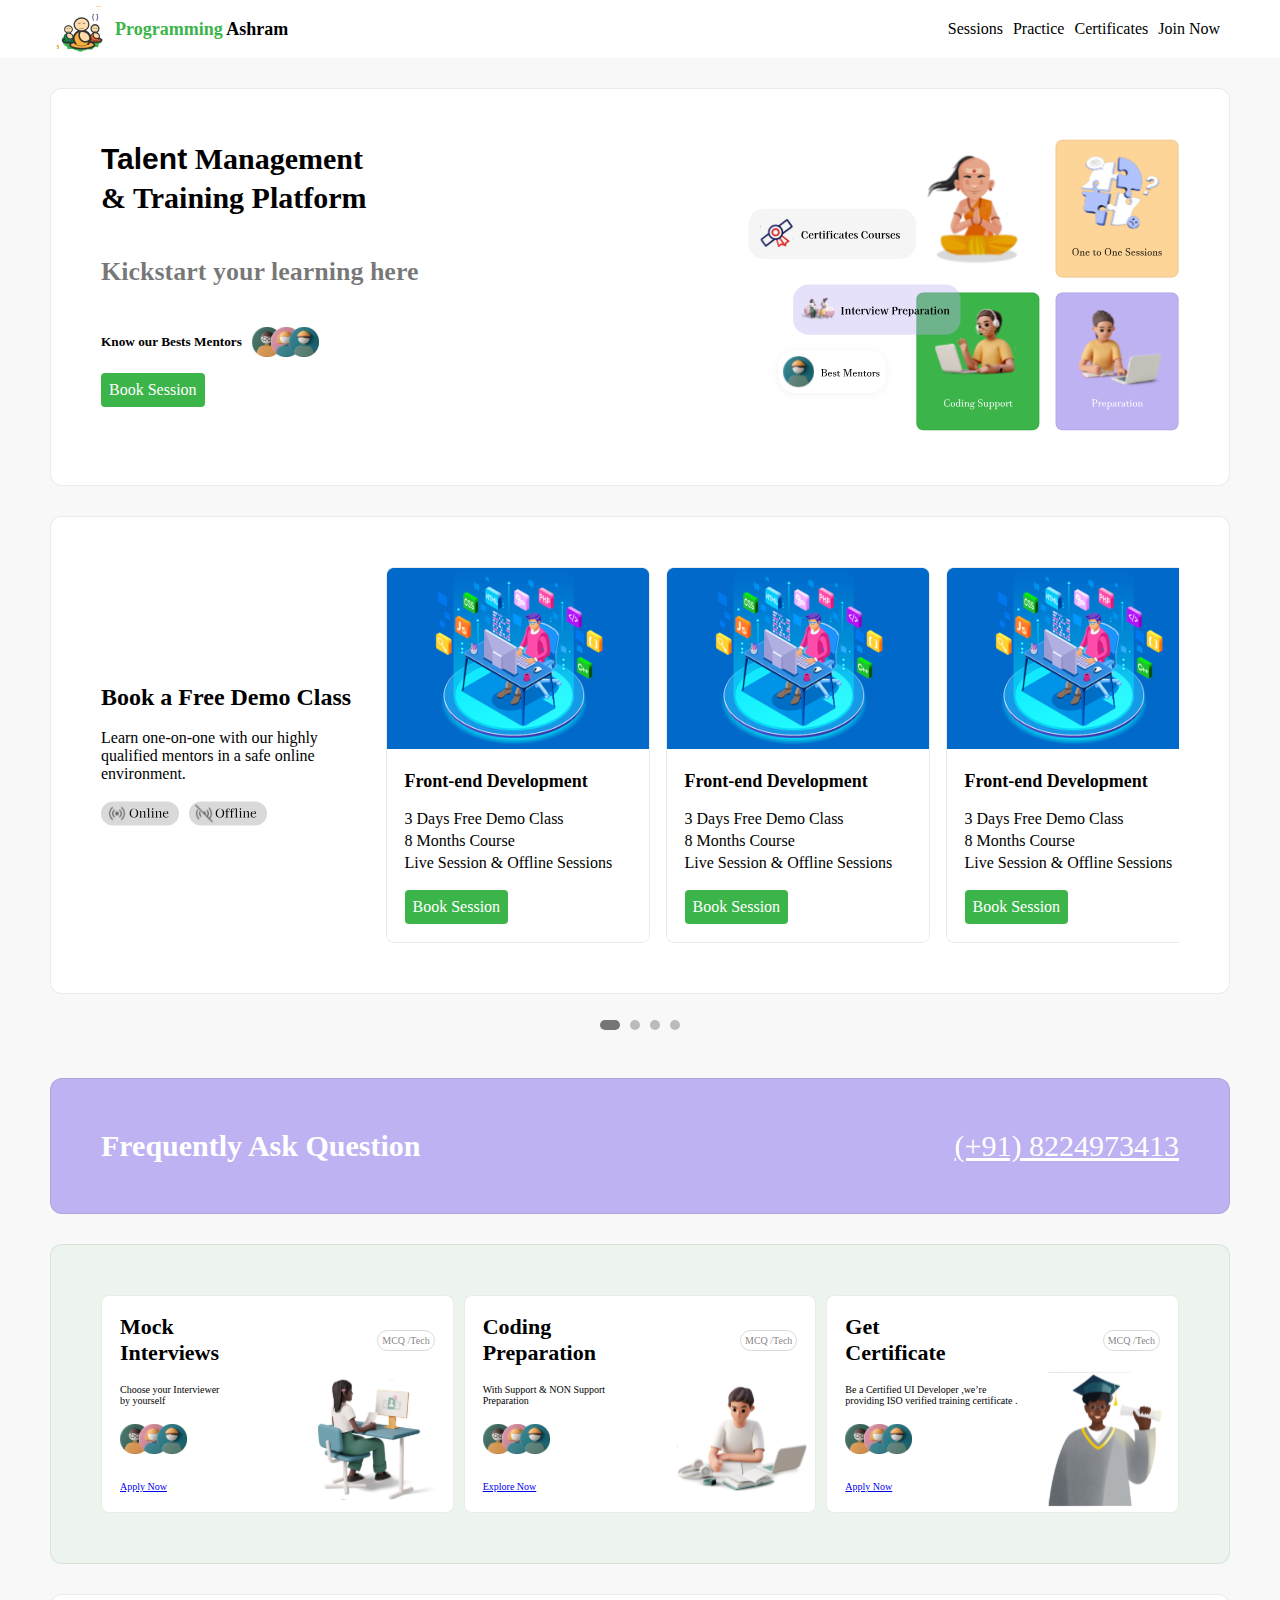
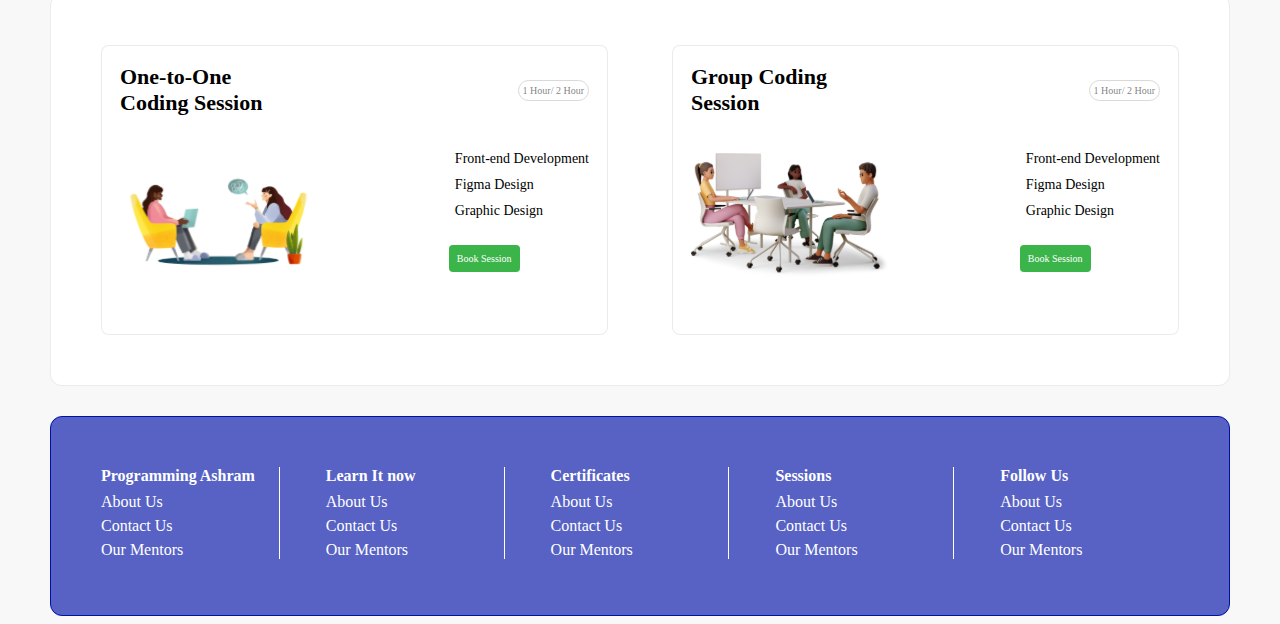
==== index.html @ 79454559 "aa" ====
<!DOCTYPE html>
<html lang="en">
<head>
    <meta charset="UTF-8">
    <meta name="viewport" content="width=device-width, initial-scale=1.0">
    <title>Welcome - Programing Ashram</title>
    <link rel="stylesheet" href="./assets/style.css">
    <link rel="stylesheet" href="https://cdnjs.cloudflare.com/ajax/libs/font-awesome/6.4.0/css/all.min.css" integrity="sha512-iecdLmaskl7CVkqkXNQ/ZH/XLlvWZOJyj7Yy7tcenmpD1ypASozpmT/E0iPtmFIB46ZmdtAc9eNBvH0H/ZpiBw==" crossorigin="anonymous" referrerpolicy="no-referrer" />
    <script src="https://code.jquery.com/jquery-3.6.0.min.js"></script>
    <link href="https://fonts.googleapis.com/css2?family=Noto+Sans+Devanagari&display=swap" rel="stylesheet">
</head>
<body>
    <header>
        <div class="container">
            <div class="row">
                <div class="col-md-6">
                    <div class="logo-side">
                        <div class="flex-item">
                            <img src="./assets/images/logo.png" alt="">
                            <h1><span class="color-green">Programming</span> Ashram</h1>
                        </div>
                    </div>
                </div>
                <div class="col-md-6">
                    <div class="menu-side">
                        <ul class="flex-item">
                            <li>
                                <a href="#">Sessions</a>
                            </li>
                            <li>
                                <a href="#">Practice</a>
                            </li>
                            <li>
                                <a href="#">Certificates</a>
                            </li>
                            <li>
                                <a href="#">Join Now</a>
                            </li>
                       </ul>
                    </div>
                </div>
            </div>
        </div>
    </header>
    <section>
        <div class="container">
            <div class="white-box">
                <div class="row">
                    <div class="col-md-6">
                        <div class="content-overly">
                            <h2>
                                <span class="slide-animation"  style="font-family: Arial, sans-serif;">Talent</span>  Management <br>
                                & Training Platform 
                            </h2>
                            <h3>
                                Kickstart your learning here
                            </h3>
                           <div class="flex-item">
                                <h5>Know our Bests Mentors</h5>
                                <img src="./assets/images/mentors.svg" alt="">
                           </div>
                           <a href="#" class="btn">Book Session</a>
                        </div>
                    </div>
                    <div class="col-md-6">
                        <div class="img-overly">
                            <img src="./assets/images/main-side.svg" alt="">
                        </div>
                    </div>
                </div>
            </div>
        </div>
    </section>

    <article class="position-relative">
        <div class="container">
            <div class="white-box">
                <div class="row shape">
                    <div class="col-md-4">
                        <div class="content-area">
                            <h4>
                                Book a Free Demo Class
                            </h4>
                            <br>
                            <p>
                                Learn one-on-one with our highly qualified mentors in a safe online environment. 
                            </p>
                            <br>
                            <div class="flex-item">
                                <img src="./assets/images/online.svg" alt="">
                                <img src="./assets/images/offline.svg" alt="">
                            </div>
                        </div>
                    </div>
                    <div class="col-md-8 carousel-container custom-width shape">
                            <div class="carousel-wrapper">
                                <div class="carousel-slide mt">
                                    <div class="course-card">
                                        <div class="card-img">
                                            <img src="./assets/images/course1.png" alt="">
                                        </div>
                                        <div class="card-details">
                                            <h1>Front-end Development</h1>
                                            <ul>
                                                <li>
                                                    3 Days Free Demo Class 
                                                </li>
                                                <li>
                                                    8 Months  Course
                                                </li>
                                                <li>
                                                    Live Session & Offline Sessions
                                                </li>
                                            </ul>
                                            <a href="#" class="btn">Book Session</a>
                                        </div>
                                    </div>
                                    <div class="course-card">
                                        <div class="card-img">
                                            <img src="./assets/images/course1.png" alt="">
                                        </div>
                                        <div class="card-details">
                                            <h1>Front-end Development</h1>
                                            <ul>
                                                <li>
                                                    3 Days Free Demo Class 
                                                </li>
                                                <li>
                                                    8 Months  Course
                                                </li>
                                                <li>
                                                    Live Session & Offline Sessions
                                                </li>
                                            </ul>
                                            <a href="#" class="btn">Book Session</a>
                                        </div>
                                    </div>
                                    <div class="course-card">
                                        <div class="card-img">
                                            <img src="./assets/images/course1.png" alt="">
                                        </div>
                                        <div class="card-details">
                                            <h1>Front-end Development</h1>
                                            <ul>
                                                <li>
                                                    3 Days Free Demo Class 
                                                </li>
                                                <li>
                                                    8 Months  Course
                                                </li>
                                                <li>
                                                    Live Session & Offline Sessions
                                                </li>
                                            </ul>
                                            <a href="#" class="btn">Book Session</a>
                                        </div>
                                    </div>
                                    <div class="course-card">
                                        <div class="card-img">
                                            <img src="./assets/images/course1.png" alt="">
                                        </div>
                                        <div class="card-details">
                                            <h1>Front-end Development</h1>
                                            <ul>
                                                <li>
                                                    3 Days Free Demo Class 
                                                </li>
                                                <li>
                                                    8 Months  Course
                                                </li>
                                                <li>
                                                    Live Session & Offline Sessions
                                                </li>
                                            </ul>
                                            <a href="#" class="btn">Book Session</a>
                                        </div>
                                    </div>
                                    <div class="course-card">
                                        <div class="card-img">
                                            <img src="./assets/images/course1.png" alt="">
                                        </div>
                                        <div class="card-details">
                                            <h1>Front-end Development</h1>
                                            <ul>
                                                <li> 
                                                    3 Days Free Demo Class 
                                                </li>
                                                <li>
                                                    8 Months  Course
                                                </li>
                                                <li>
                                                    Live Session & Offline Sessions
                                                </li>
                                            </ul>
                                            <a href="#" class="btn">Book Session</a>
                                        </div>
                                    </div>
                                </div>        
                            </div>
                            <div class="carousel-controls">
                                <span class="carousel-control active-1"></span>
                                <span class="carousel-control"></span>
                                <span class="carousel-control"></span>
                                <span class="carousel-control"></span>
                            </div>
                        </div>
                    </div>
                </div>
            </div>
        </div>
    </article>
    <br><br><br><b></b> <!--Removable Content-->

    <article>
        <div class="container">
           <div class="perpul-box">
                <div class="row">
                    <div class="col-md-6">
                        <div class="left-content">
                            <h2>Frequently Ask Question</h2>
                        </div>
                    </div>
                    <div class="col-md-6">
                        <div class="right-content">
                            <a href="#">(+91) 8224973413</a>
                        </div>
                    </div>
                </div>
           </div>
        </div>
    </article>

    <article class="slots-block">
        <div class="container">
            <div class="light-p-box">
                <div class="row">
                    <div class="col-md-4">
                        <div class="card-slot">
                            <div class="flex-item">
                                <h2>Mock  <br> Interviews</h2>
                                <span class="badges-outline">
                                    <i class="fa-solid fa-info-circle"></i> MCQ /Tech
                                </span>
                            </div>
                            <br><!--Removable Content-->
                            <p>
                                Choose your Interviewer <br>
                                by yourself
                            </p>
                           <br>
                            <img src="./assets/images/mentors.svg" alt="">
                            <br><br><!--Removable Content-->
                            <div>
                                <a href="#">Apply Now</a>
                            </div>
                            <img src="./assets/images/recruiter having an online job interview.svg" alt="" class="slot-img">
                        </div>
                    </div>
                    <div class="col-md-4">
                        <div class="card-slot">
                            <div class="flex-item">
                                <h2>Coding <br> Preparation</h2>
                                <span class="badges-outline">
                                    <i class="fa-solid fa-info-circle"></i> MCQ /Tech
                                </span>
                            </div>
                            <br><!--Removable Content-->
                            <p>
                                With Support & NON Support <br> Preparation
                            </p>
                           <br>
                            <img src="./assets/images/mentors.svg" alt="">
                            <br><br><!--Removable Content-->
                            <div>
                                <a href="#">Explore Now</a>
                            </div>
                            <img src="./assets/images/young man surrounded by gadgets writing notes.svg" alt="" class="slot-img">
                        </div>
                    </div>
                    <div class="col-md-4">
                        <div class="card-slot">
                            <div class="flex-item">
                                <h2>Get  <br> Certificate</h2>
                                <span class="badges-outline">
                                    <i class="fa-solid fa-info-circle"></i>   MCQ /Tech
                                </span>
                            </div>
                            <br><!--Removable Content-->
                            <p>
                                Be a Certified  UI Developer ,we’re <br>  providing ISO verified training certificate .
                            </p>
                           <br>
                            <img src="./assets/images/mentors.svg" alt="">
                            <br><br><!--Removable Content-->
                            <div>
                                <a href="#">Apply Now</a>
                            </div>
                            <img src="./assets/images/young man graduate.svg" alt="" class="slot-img">
                        </div>
                    </div>
                </div>
            </div>
        </div>
    </article>

    <article class="session-slot">
        <div class="container">
           <div class="white-box">
                <div class="row">
                    <div class="col-md-6">
                        <div class="card-slot lg-card">
                            <div class="flex-item">
                                <h2>One-to-One <br>
                                    Coding Session</h2>
                                <span class="badges-outline">
                                  <i class="fa-solid fa-clock"></i>  1 Hour/ 2 Hour
                                </span>
                            </div>
                            
                            <div class="flex-item">
                                <img src="./assets//images/Young women communicating in therapy session.svg" alt="">
                                <ul>
                                    <li>
                                      <i class="fa-solid fa-check"></i>  Front-end Development
                                    </li>
                                    <li>
                                        <i class="fa-solid fa-check"></i> Figma Design  
                                    </li>
                                    <li>
                                        <i class="fa-solid fa-check"></i> Graphic Design
                                    </li>
                                    <li>
                                        <a href="#" class="btn">Book Session</a>
                                    </li>
                                </ul>
                              
                            </div>
                        </div>
                    </div>
                    <div class="col-md-6">
                        <div class="card-slot  lg-card">
                            <div class="flex-item">
                                <h2>Group Coding  <br>
                                    Session</h2>
                                <span class="badges-outline">
                                    <i class="fa-solid fa-clock"></i>   1 Hour/ 2 Hour
                                </span>
                            </div>
                            <div class="flex-item">
                                <img src="./assets/images/young people working at the table.svg" alt="" >
                                <ul>
                                    <li>
                                        <i class="fa-solid fa-check"></i>  Front-end Development
                                    </li>
                                    <li>
                                        <i class="fa-solid fa-check"></i> Figma Design  
                                    </li>
                                    <li>
                                        <i class="fa-solid fa-check"></i>  Graphic Design
                                    </li>
                                    <li>
                                        <a href="#" class="btn">Book Session</a>
                                    </li>
                                </ul>
                            </div>
                        </div>
                    </div>
                </div>
           </div>
        </div>
    </article>

    <footer>
        <div class="container">
            <div class="blue-box">
                <div class="row">
                    <div class="col-md-5">
                        <div class="footer-widget">
                            <h4>
                                Programming Ashram
                            </h4>
                            <ul>
                                <li>
                                    <a href="#">About Us</a>
                                </li>
                                <li>
                                    <a href="#">Contact Us</a>
                                </li>
                                <li>
                                    <a href="#">Our Mentors</a>
                                </li>
                            </ul>
                        </div>
                    </div>
                    <div class="col-md-5">
                        <div class="footer-widget">
                            <h4>
                                Learn It now
                            </h4>
                            <ul>
                                <li>
                                    <a href="#">About Us</a>
                                </li>
                                <li>
                                    <a href="#">Contact Us</a>
                                </li>
                                <li>
                                    <a href="#">Our Mentors</a>
                                </li>
                            </ul>
                        </div>
                    </div>
                    <div class="col-md-5">
                        <div class="footer-widget">
                            <h4>
                                Certificates
                            </h4>
                            <ul>
                                <li>
                                    <a href="#">About Us</a>
                                </li>
                                <li>
                                    <a href="#">Contact Us</a>
                                </li>
                                <li>
                                    <a href="#">Our Mentors</a>
                                </li>
                            </ul>
                        </div>
                    </div>
                    <div class="col-md-5">
                        <div class="footer-widget">
                            <h4>
                                Sessions
                            </h4>
                            <ul>
                                <li>
                                    <a href="#">About Us</a>
                                </li>
                                <li>
                                    <a href="#">Contact Us</a>
                                </li>
                                <li>
                                    <a href="#">Our Mentors</a>
                                </li>
                            </ul>
                        </div>
                    </div>
                    <div class="col-md-5">
                        <div class="footer-widget last">
                            <h4>
                                Follow Us
                            </h4>
                            <ul>
                                <li>
                                    <a href="#">About Us</a>
                                </li>
                                <li>
                                    <a href="#">Contact Us</a>
                                </li>
                                <li>
                                    <a href="#">Our Mentors</a>
                                </li>
                            </ul>
                        </div>
                    </div>
                </div>
            </div>
        </div>
    </footer>

     

    <script>
        function setupCarousel(carousel) {
            let carouselWrapper = carousel.querySelector('.carousel-wrapper');
            let carouselControls = carousel.querySelectorAll('.carousel-control');
            let slideWidth = carouselWrapper.clientWidth / 4;
            let currentPosition = 0;
    
            carouselControls.forEach((control, index) => {
                control.addEventListener('click', () => {
                    currentPosition = -slideWidth * index;
                    carouselWrapper.style.transform = `translateX(${currentPosition}px)`;
                    carouselControls.forEach(control => control.classList.remove('active-1'));
                    control.classList.add('active-1');
                });
            });
        }
    
        let carousels = document.querySelectorAll('.carousel-container');
        carousels.forEach(carousel => setupCarousel(carousel));


        $(document).ready(function() {
        setInterval(function() {
            var h1Element = $(".slide-animation");
            var text = h1Element.text().trim();
            h1Element.text(text === "Talent" ? "प्रतिभा" : "Talent").css("color", "#3BB44A");
        }, 5000);
        });
    </script>
</body>
</html>
---- assets/style.css ----
* {
  margin: 0;
  box-sizing: border-box;
}

body {
  background-color: #F9F8F8;
}

.color-green {
  color: #3BB44A;
}

.flex-item {
  display: flex;
  align-items: center;
  gap: 0px 10px;
}
.flex-item h1 {
  font-size: 18px;
}

.container {
  padding: 0px 50px;
}
@media (min-width: 1500px) {
  .container {
    padding: 0px 90px;
    width: 77%;
    margin: 0 auto;
  }
}

.col-md-6 {
  width: 50%;
  float: left;
}

.col-md-8 {
  width: 16%;
  float: left;
}

.col-md-4 {
  width: 33.333%;
  float: left;
}

.col-md-5 {
  width: 20%;
  float: left;
}

.row {
  display: flex;
}

header {
  background-color: white;
  padding: 6px;
}

.menu-side ul {
  list-style: none;
  justify-content: end;
  align-items: center;
  height: 46px;
  padding-right: 4px;
}
.menu-side ul li a {
  text-decoration: none;
  color: #000000;
  font-size: 16px;
}

.content-overly h2 {
  line-height: 39px;
  font-size: 30px;
}
.content-overly h2, .content-overly h3 {
  margin-bottom: 40px;
}
.content-overly h3 {
  color: rgba(0, 0, 0, 0.53);
  font-size: 26px;
}

.btn {
  display: inline-block;
  margin-top: 16px;
  padding: 8px 8px;
  color: white;
  background-color: #3BB44A;
  text-decoration: none;
  border-radius: 4px;
}

.white-box, .blue-box, .light-p-box, .perpul-box {
  width: 100%;
  margin-top: 30px;
  border-radius: 12px;
  background-color: white;
  border: 1px solid rgba(0, 0, 0, 0.08);
  padding: 50px 50px;
}
.white-box .img-overly, .blue-box .img-overly, .light-p-box .img-overly, .perpul-box .img-overly {
  text-align: end;
}
.white-box .img-overly img, .blue-box .img-overly img, .light-p-box .img-overly img, .perpul-box .img-overly img {
  width: 80%;
}

.content-area h4 {
  color: #000;
  font-family: Kaisei Decol;
  font-size: 24px;
  font-style: normal;
  font-weight: 700;
  line-height: normal;
}

.custom-width {
  display: flex;
  overflow: auto;
  scroll-behavior: smooth;
  width: 100%;
  float: left;
}
.custom-width::-webkit-scrollbar {
  display: none;
}

.shape {
  gap: 0 20px;
  align-items: center;
}

.course-card {
  border-radius: 8px;
  border: 1px solid rgba(0, 0, 0, 0.08);
}
.course-card .card-img img {
  width: 262px;
}

.card-details {
  padding: 18px;
}
.card-details h1 {
  font-size: 18px;
}
.card-details ul {
  list-style: none;
  padding-left: 0;
  margin-top: 16px;
  line-height: 22px;
}
.card-details ul li i {
  color: rgba(0, 0, 0, 0.53);
}

.carousel-slide {
  display: flex;
  width: 100%;
  gap: 0px 16px;
}

.carousel-controls {
  display: flex;
  justify-content: center;
  margin-top: 20px;
  position: absolute;
  bottom: -36px;
  right: 0;
  left: 0;
}

.position-relative {
  position: relative;
}

.carousel-control {
  width: 10px;
  height: 10px;
  border-radius: 50%;
  background-color: #bbb;
  margin: 0 5px;
  cursor: pointer;
}

.carousel-control.active-1 {
  background: rgba(0, 0, 0, 0.53);
  width: 20px;
  border-radius: 8px;
}

.perpul-box {
  background-color: rgb(191, 178, 243);
}
.perpul-box h2, .perpul-box a {
  color: white;
  font-size: 30px;
}
.perpul-box .right-content {
  text-align: end;
}

.light-p-box {
  background: rgba(59, 180, 74, 0.06);
}

.slots-block .row {
  gap: 0 10px;
}

.session-slot .row {
  gap: 0 64px;
}

.card-slot {
  padding: 18px;
  border-radius: 8px;
  background-color: white;
  border: 1px solid rgba(0, 0, 0, 0.08);
  position: relative;
}
.card-slot ul {
  list-style: none;
  padding-left: 0;
}
.card-slot.lg-card img {
  width: 200px;
  height: 200px;
}
.card-slot.lg-card ul li {
  font-size: 14px;
  margin-bottom: 10px;
}
.card-slot.lg-card ul li .fa-check {
  margin-right: 6px;
  color: #3BB44A;
}
.card-slot .flex-item {
  justify-content: space-between;
}
.card-slot h2 {
  font-size: 22px;
}
.card-slot p, .card-slot a {
  font-size: 10px;
}
.card-slot .badges-outline {
  border-radius: 28px;
  border: 1px solid #D9D9D9;
  padding: 4px 4px;
  color: rgba(0, 0, 0, 0.53);
  font-size: 10px;
}
.card-slot .slot-img {
  position: absolute;
  right: 8px;
  bottom: 0;
  width: 130px;
  height: 145px;
}

footer .row {
  gap: 0 46px;
}

.blue-box {
  border: 1px solid #0011A8;
  background: rgba(0, 17, 168, 0.65);
  margin-bottom: 8px;
}
.blue-box .footer-widget {
  border-right: 1px solid white;
}
.blue-box .footer-widget.last {
  border: none;
}
.blue-box h4 {
  font-size: 16px;
  margin-bottom: 8px;
  color: white;
}
.blue-box ul {
  padding-left: 0;
  list-style: none;
}
.blue-box ul li {
  margin-bottom: 6px;
}
.blue-box ul li a {
  color: white;
  text-decoration: none;
}

.slide-animation {
  position: relative;
  animation: slide 4s infinite;
}

@keyframes slide {
  0% {
    opacity: 1;
    transform: translateX(0);
  }
  33.33% {
    opacity: 0;
    transform: translateX(-100%);
  }
  66.66% {
    opacity: 0;
    transform: translateX(100%);
  }
  100% {
    opacity: 1;
    transform: translateX(0);
  }
}/*# sourceMappingURL=style.css.map */
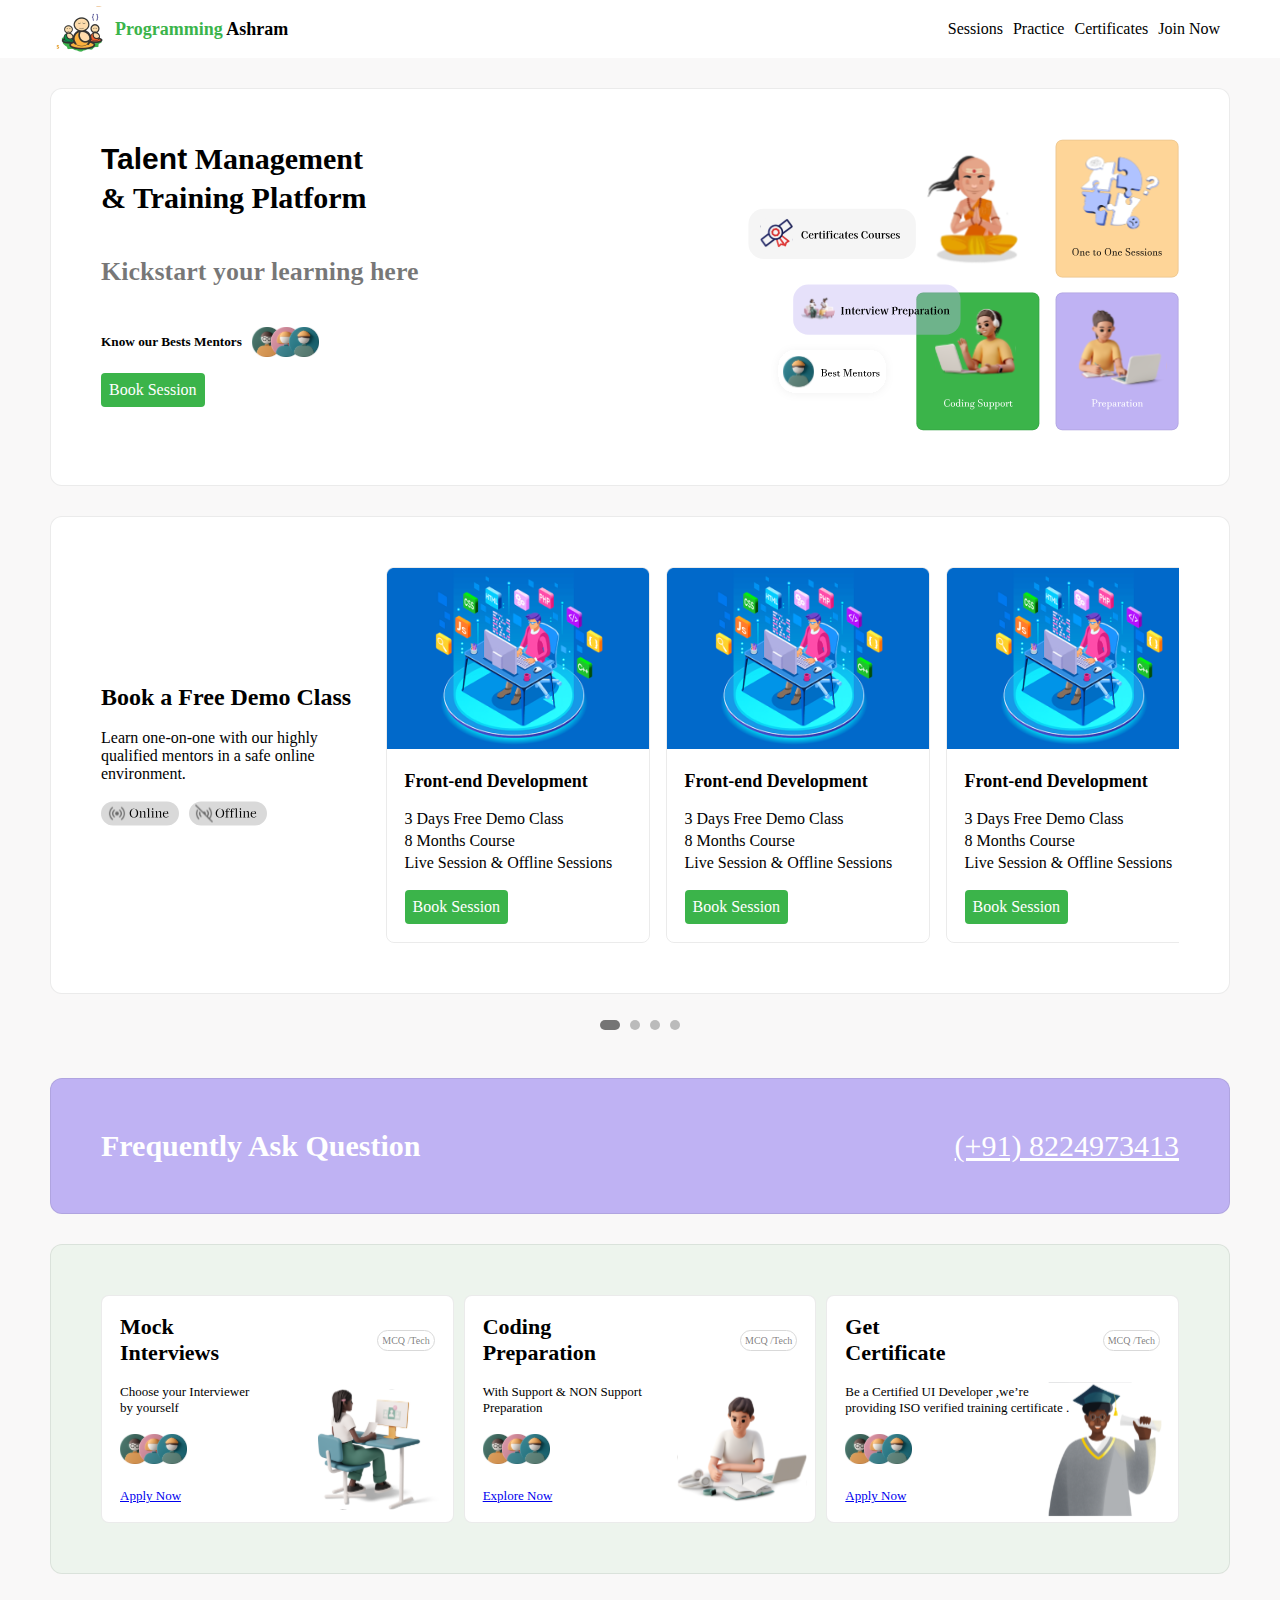
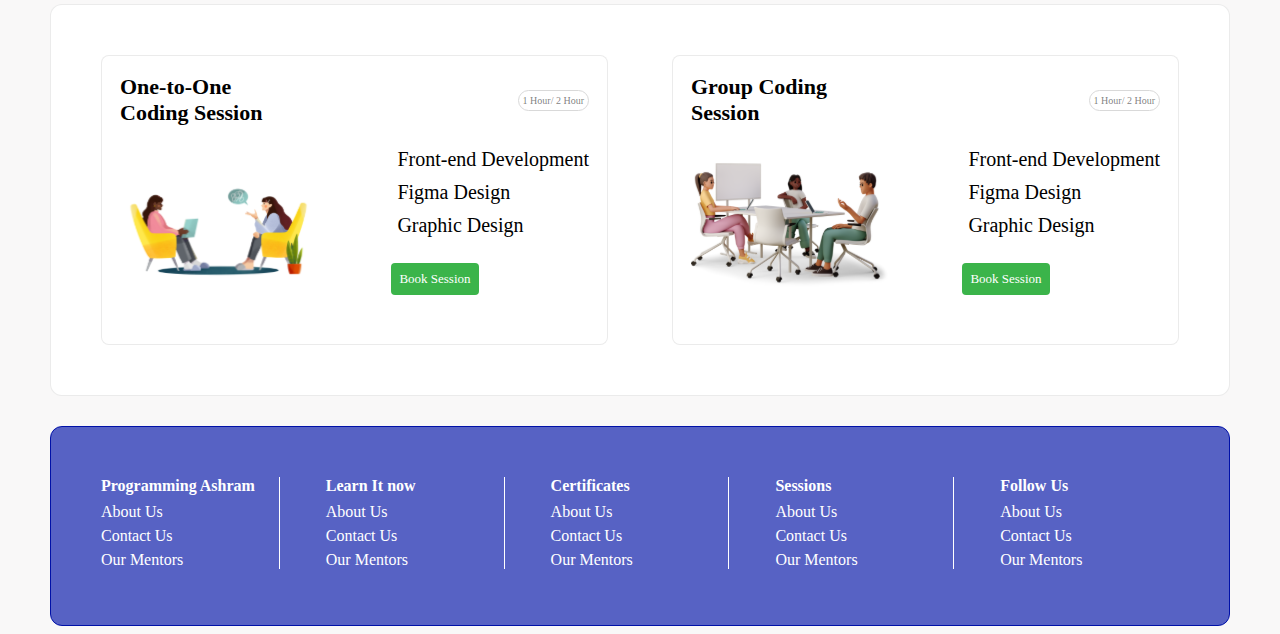
==== commit 552efc22: "aaa" ====
--- a/index.html
+++ b/index.html
@@ -472,25 +472,41 @@
      
 
     <script>
-        function setupCarousel(carousel) {
-            let carouselWrapper = carousel.querySelector('.carousel-wrapper');
-            let carouselControls = carousel.querySelectorAll('.carousel-control');
-            let slideWidth = carouselWrapper.clientWidth / 4;
-            let currentPosition = 0;
-    
-            carouselControls.forEach((control, index) => {
-                control.addEventListener('click', () => {
-                    currentPosition = -slideWidth * index;
-                    carouselWrapper.style.transform = `translateX(${currentPosition}px)`;
-                    carouselControls.forEach(control => control.classList.remove('active-1'));
-                    control.classList.add('active-1');
-                });
+       function setupCarousel(carousel) {
+        let carouselWrapper = carousel.querySelector('.carousel-wrapper');
+        let carouselControls = carousel.querySelectorAll('.carousel-control');
+        let slideWidth = carouselWrapper.clientWidth / 10;
+        let currentPosition = 0;
+
+        carouselControls.forEach((control, index) => {
+            control.addEventListener('click', () => {
+                currentPosition = -slideWidth * index;
+                carouselWrapper.style.transform = `translateX(${currentPosition}px)`;
+                carouselControls.forEach(control => control.classList.remove('active-1'));
+                control.classList.add('active-1');
             });
-        }
-    
-        let carousels = document.querySelectorAll('.carousel-container');
-        carousels.forEach(carousel => setupCarousel(carousel));
-
+        });
+
+        // Automatic movement every 3 seconds
+        setInterval(() => {
+            currentPosition -= slideWidth;
+            if (currentPosition <= -(slideWidth * (carouselControls.length - 1))) {
+                currentPosition = 0;
+            }
+            carouselWrapper.style.transition = 'transform 0.5s ease-in-out'; // Added transition property
+            carouselWrapper.style.transform = `translateX(${currentPosition}px)`;
+            carouselControls.forEach(control => control.classList.remove('active-1'));
+            carouselControls[Math.abs(currentPosition / slideWidth)].classList.add('active-1');
+        }, 5000);
+
+        // Reset transition property after the transition ends
+        carouselWrapper.addEventListener('transitionend', () => {
+            carouselWrapper.style.transition = 'transform 0.5s ease-in-out'; // Added transition property
+        });
+    }
+
+    let carousels = document.querySelectorAll('.carousel-container');
+    carousels.forEach(carousel => setupCarousel(carousel));
 
         $(document).ready(function() {
         setInterval(function() {
--- a/assets/style.css
+++ b/assets/style.css
@@ -233,7 +233,7 @@
   height: 200px;
 }
 .card-slot.lg-card ul li {
-  font-size: 14px;
+  font-size: 20px;
   margin-bottom: 10px;
 }
 .card-slot.lg-card ul li .fa-check {
@@ -247,7 +247,7 @@
   font-size: 22px;
 }
 .card-slot p, .card-slot a {
-  font-size: 10px;
+  font-size: 13px;
 }
 .card-slot .badges-outline {
   border-radius: 28px;
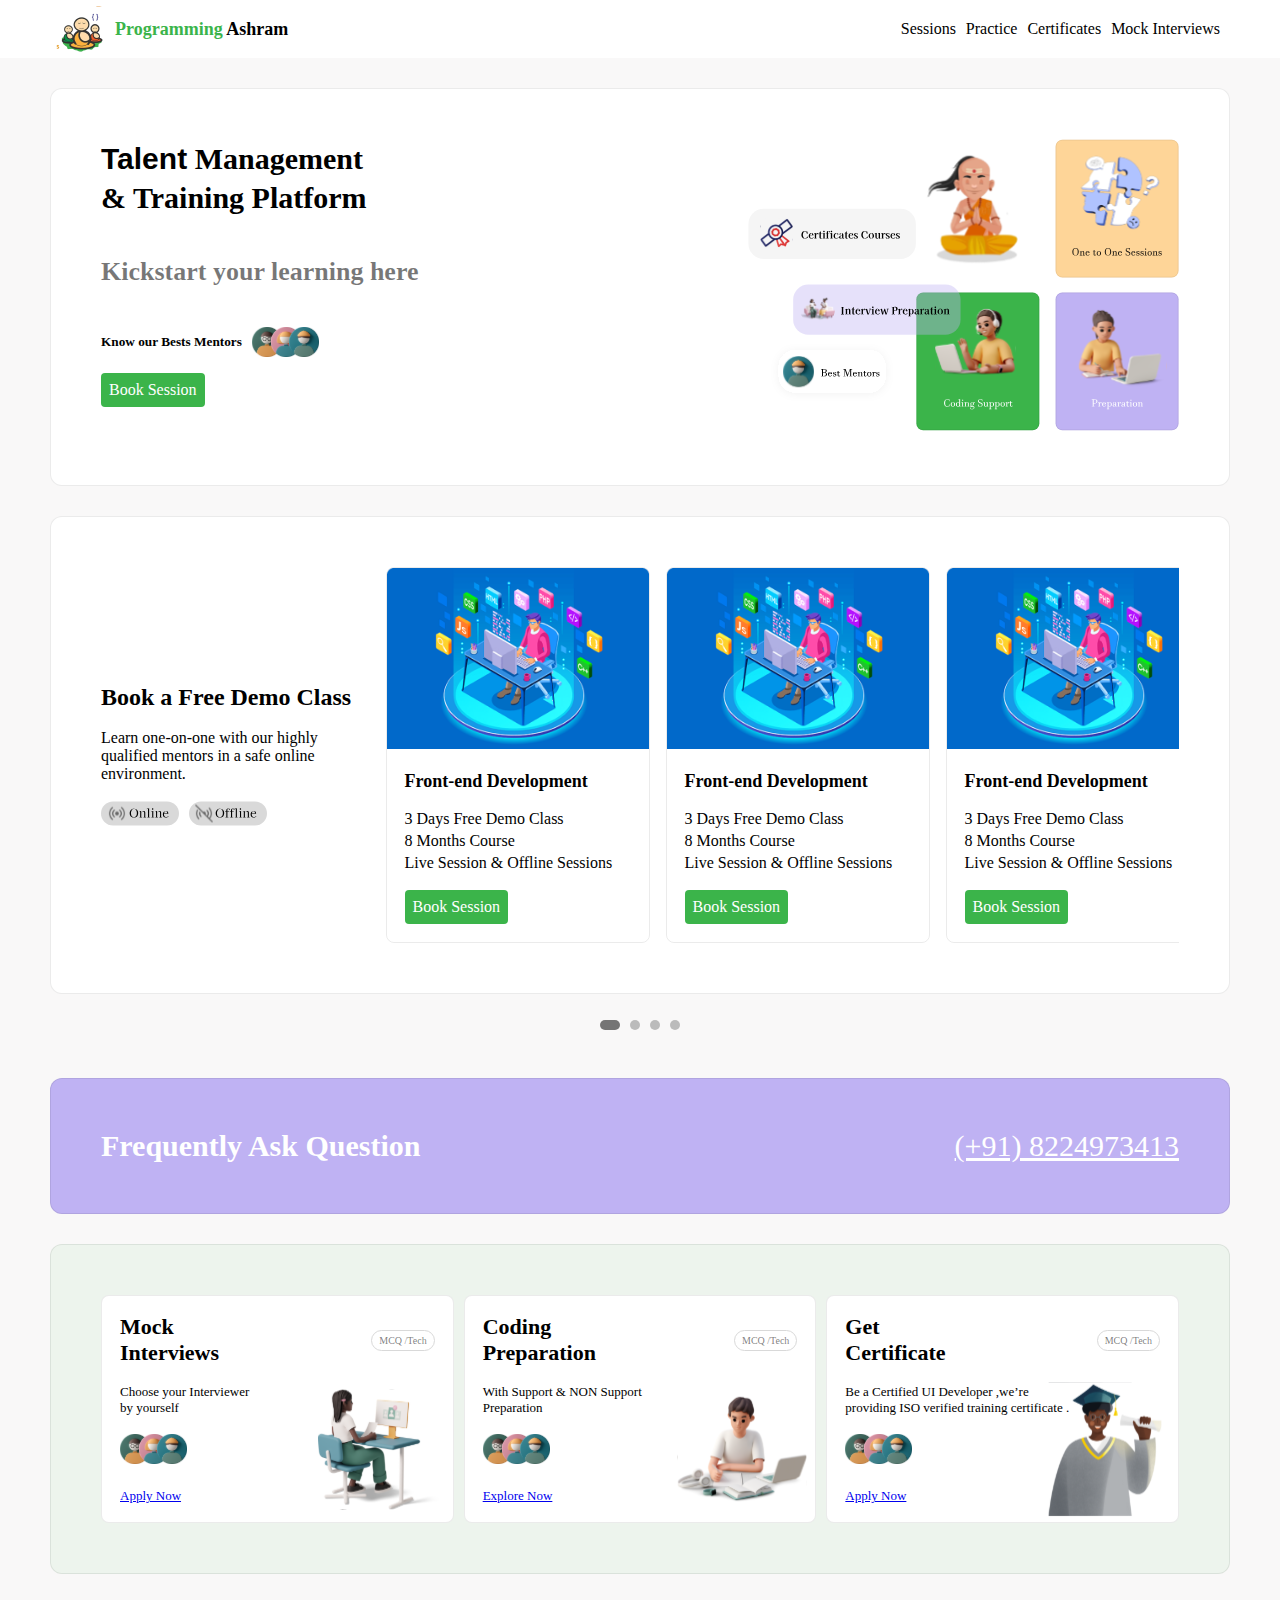
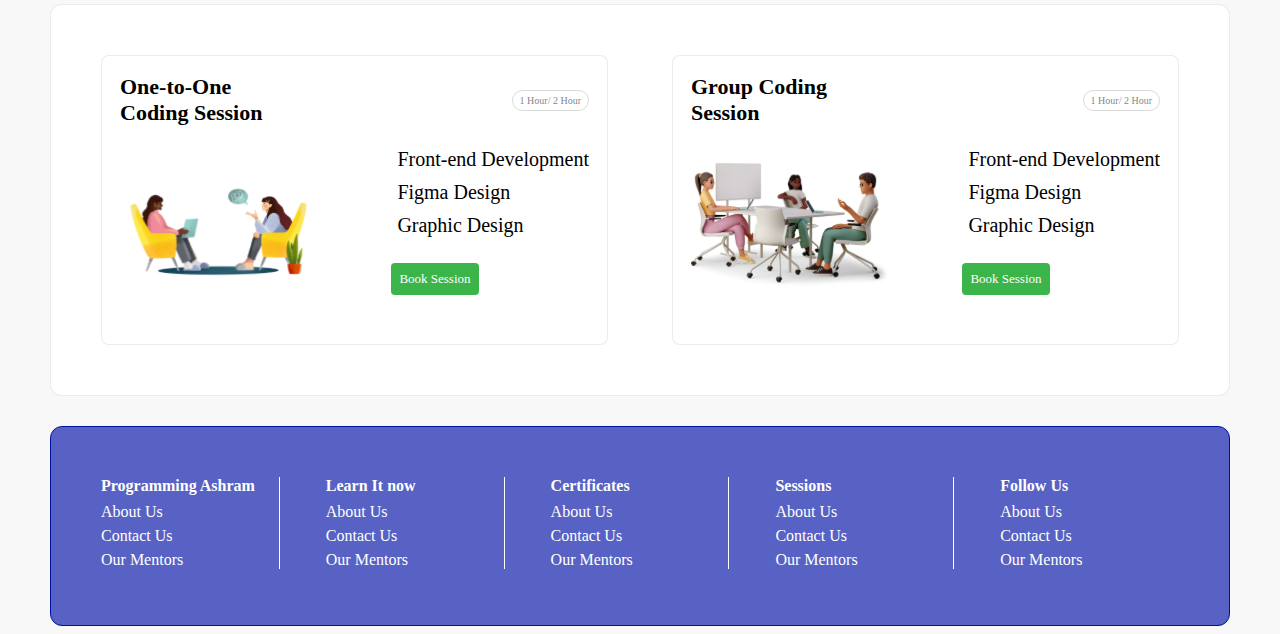
==== commit 49d63277: "hhh" ====
--- a/index.html
+++ b/index.html
@@ -28,13 +28,13 @@
                                 <a href="#">Sessions</a>
                             </li>
                             <li>
-                                <a href="#">Practice</a>
+                                <a href="practice.html">Practice</a>
                             </li>
                             <li>
-                                <a href="#">Certificates</a>
+                                <a href="certificate.html">Certificates</a>
                             </li>
                             <li>
-                                <a href="#">Join Now</a>
+                                <a href="interview.html">Mock Interviews</a>
                             </li>
                        </ul>
                     </div>
--- a/assets/style.css
+++ b/assets/style.css
@@ -37,7 +37,7 @@
 }
 
 .col-md-8 {
-  width: 16%;
+  width: 70%;
   float: left;
 }
 
@@ -209,7 +209,7 @@
   background: rgba(59, 180, 74, 0.06);
 }
 
-.slots-block .row {
+.slots-block .row, .practice .row, .certi-details .row {
   gap: 0 10px;
 }
 
@@ -252,9 +252,10 @@
 .card-slot .badges-outline {
   border-radius: 28px;
   border: 1px solid #D9D9D9;
-  padding: 4px 4px;
+  padding: 4px 7px;
   color: rgba(0, 0, 0, 0.53);
   font-size: 10px;
+  background-color: white;
 }
 .card-slot .slot-img {
   position: absolute;
@@ -266,6 +267,10 @@
 
 footer .row {
   gap: 0 46px;
+}
+
+.active-page a {
+  color: #3BB44A !important;
 }
 
 .blue-box {
@@ -318,4 +323,157 @@
     opacity: 1;
     transform: translateX(0);
   }
+}
+.jumbo .white-box, .jumbo .perpul-box, .jumbo .light-p-box, .jumbo .blue-box {
+  padding: 20px 50px;
+}
+.jumbo .flex-item {
+  justify-content: space-between !important;
+}
+.jumbo img {
+  width: 60px;
+}
+
+.toolBox .flex-item {
+  justify-content: space-between !important;
+}
+.toolBox .form-control {
+  position: relative;
+}
+.toolBox h4 {
+  text-align: center;
+  font-size: 24px;
+  color: rgba(0, 0, 0, 0.53);
+}
+.toolBox .searchbox {
+  height: 40px;
+  width: 330px;
+  border-radius: 8px;
+  border: 1px solid rgba(0, 0, 0, 0.08);
+  background: #FFF;
+  padding: 4px 8px;
+}
+.toolBox .searchbox:focus {
+  outline: none;
+}
+.toolBox .searchIcon {
+  position: absolute;
+  position: absolute;
+  right: 10px;
+  top: 10px;
+  border: 10px;
+}
+
+.hidden {
+  display: none;
+}
+
+.practice .col-md-8 .white-box, .practice .col-md-8 .perpul-box, .practice .col-md-8 .light-p-box, .practice .col-md-8 .blue-box {
+  padding: 16px;
+  height: 350px;
+  overflow-y: auto;
+}
+
+.reudce-pad {
+  padding-top: 20px;
+  padding-bottom: 20px;
+}
+
+.left-panel .white-box, .left-panel .perpul-box, .left-panel .light-p-box, .left-panel .blue-box {
+  height: 350px;
+  overflow-y: auto;
+  padding: 0;
+}
+.left-panel .white-box .list-header, .left-panel .perpul-box .list-header, .left-panel .light-p-box .list-header, .left-panel .blue-box .list-header {
+  position: sticky;
+  top: 0;
+  background-color: white;
+  padding: 10px 12px;
+  border-bottom: 1px solid rgba(0, 0, 0, 0.08);
+}
+.left-panel .white-box ul, .left-panel .perpul-box ul, .left-panel .light-p-box ul, .left-panel .blue-box ul {
+  list-style: none;
+  padding-left: 0;
+}
+.left-panel .white-box ul .list, .left-panel .perpul-box ul .list, .left-panel .light-p-box ul .list, .left-panel .blue-box ul .list {
+  border-bottom: 1px solid rgba(0, 0, 0, 0.08);
+  padding: 10px 0px;
+}
+.left-panel .white-box ul .list.active, .left-panel .perpul-box ul .list.active, .left-panel .light-p-box ul .list.active, .left-panel .blue-box ul .list.active {
+  background-color: rgba(0, 0, 0, 0.08);
+}
+.left-panel .white-box ul .list a, .left-panel .perpul-box ul .list a, .left-panel .light-p-box ul .list a, .left-panel .blue-box ul .list a {
+  padding: 0 15px;
+}
+.left-panel .white-box ul .list:hover, .left-panel .perpul-box ul .list:hover, .left-panel .light-p-box ul .list:hover, .left-panel .blue-box ul .list:hover {
+  background-color: #D9D9D9;
+}
+.left-panel .white-box ul li a, .left-panel .perpul-box ul li a, .left-panel .light-p-box ul li a, .left-panel .blue-box ul li a {
+  font-size: 16px;
+  color: #000000;
+  text-decoration: none;
+}
+
+.accordion-item {
+  margin-bottom: 10px;
+}
+
+.accordion-header {
+  cursor: pointer;
+  border-radius: 8px;
+  border: 1px solid rgba(0, 0, 0, 0.08);
+  background: white;
+  padding: 16px;
+}
+
+.accordion-content {
+  display: none;
+  padding: 10px;
+}
+
+.tab-panel {
+  display: none;
+}
+
+.active {
+  display: block;
+}
+
+.certificate .row {
+  align-items: center;
+}
+
+.certificate-box img {
+  width: 100%;
+}
+.certificate-box h3 {
+  color: rgba(0, 0, 0, 0.53);
+  margin-top: 8px;
+  text-align: center;
+}
+
+.user-box {
+  text-align: center;
+}
+
+.certi-details .content-overly h3 {
+  margin: 16px 0;
+  font-size: 20px;
+}
+.certi-details .content-overly p {
+  margin-bottom: 16px;
+}
+
+.card-slot:hover {
+  background-color: rgb(249, 248, 248);
+  cursor: pointer;
+  box-shadow: 0px 5px 16px 0px rgba(0, 0, 0, 0.08);
+}
+
+.interview-slot .flex-item {
+  align-items: start;
+  margin-bottom: -20px;
+}
+.interview-slot .flex-item.increase-mar {
+  margin-bottom: 0px;
 }/*# sourceMappingURL=style.css.map */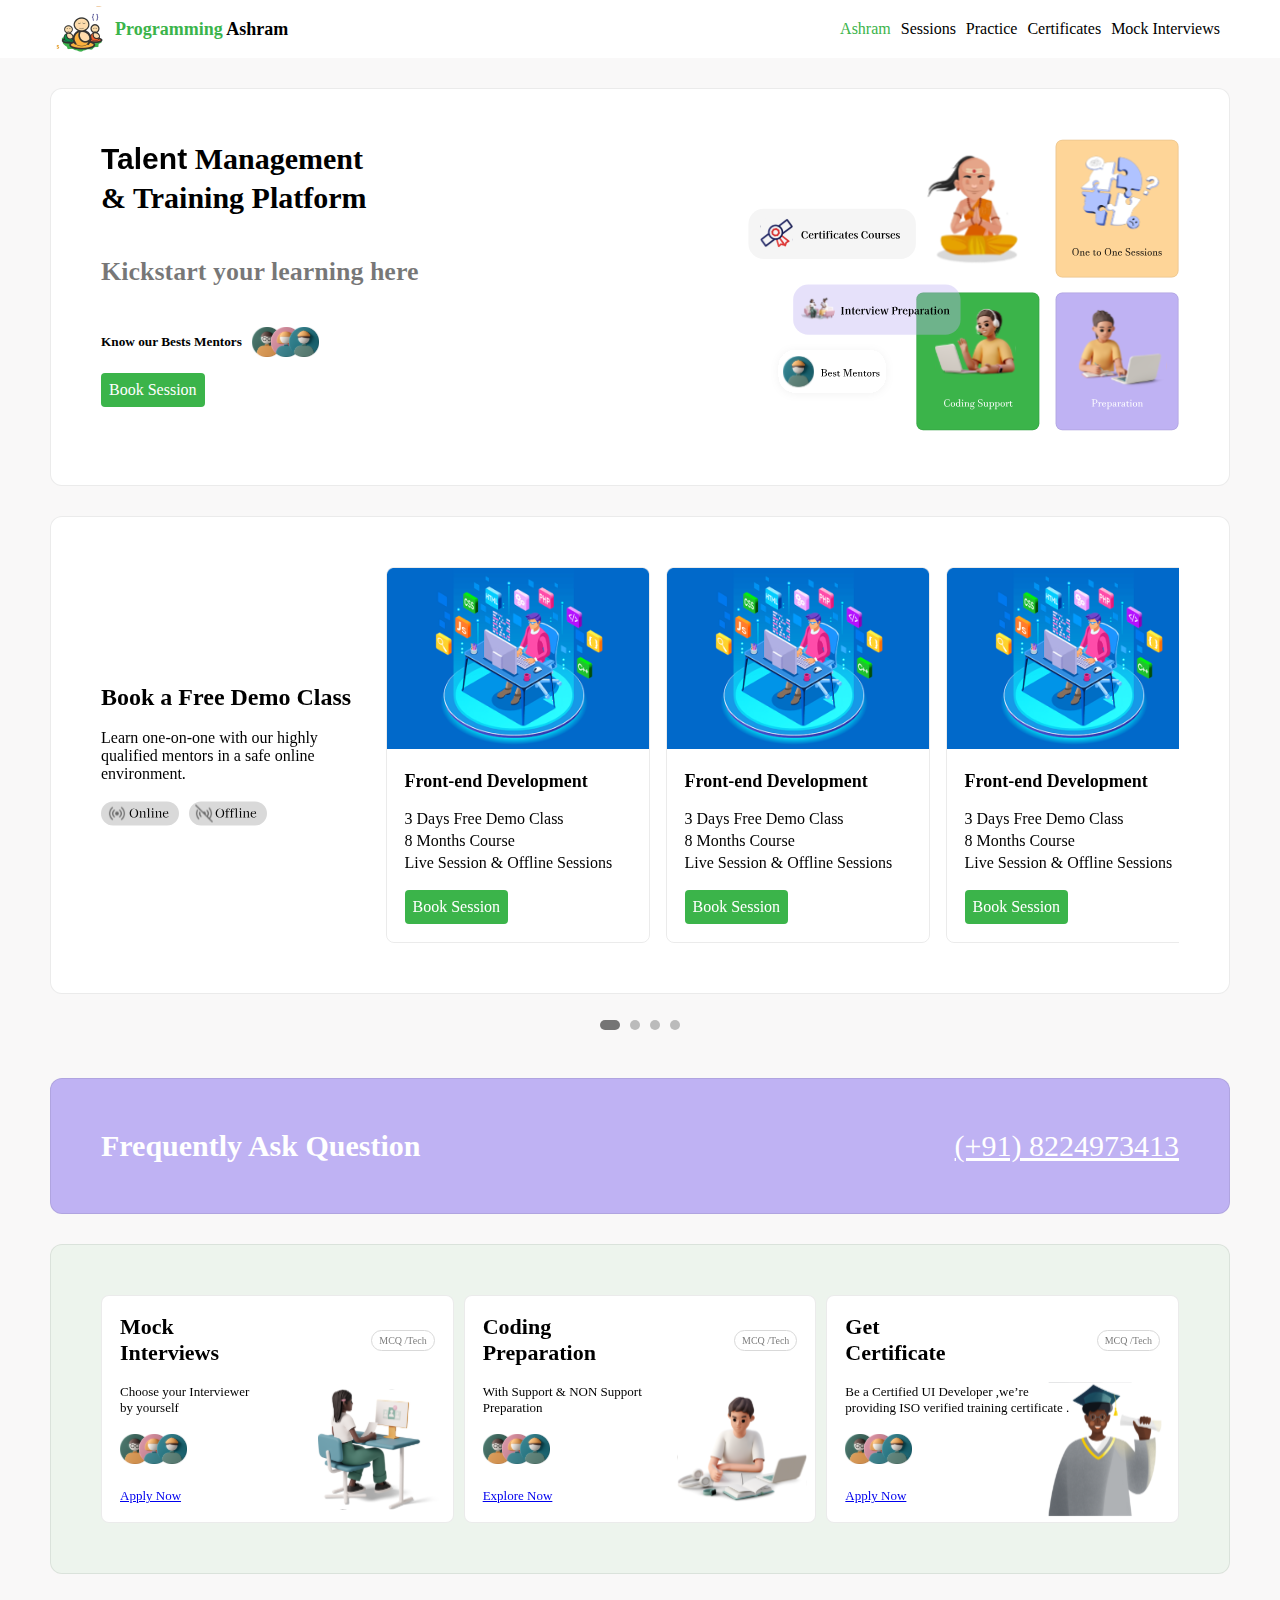
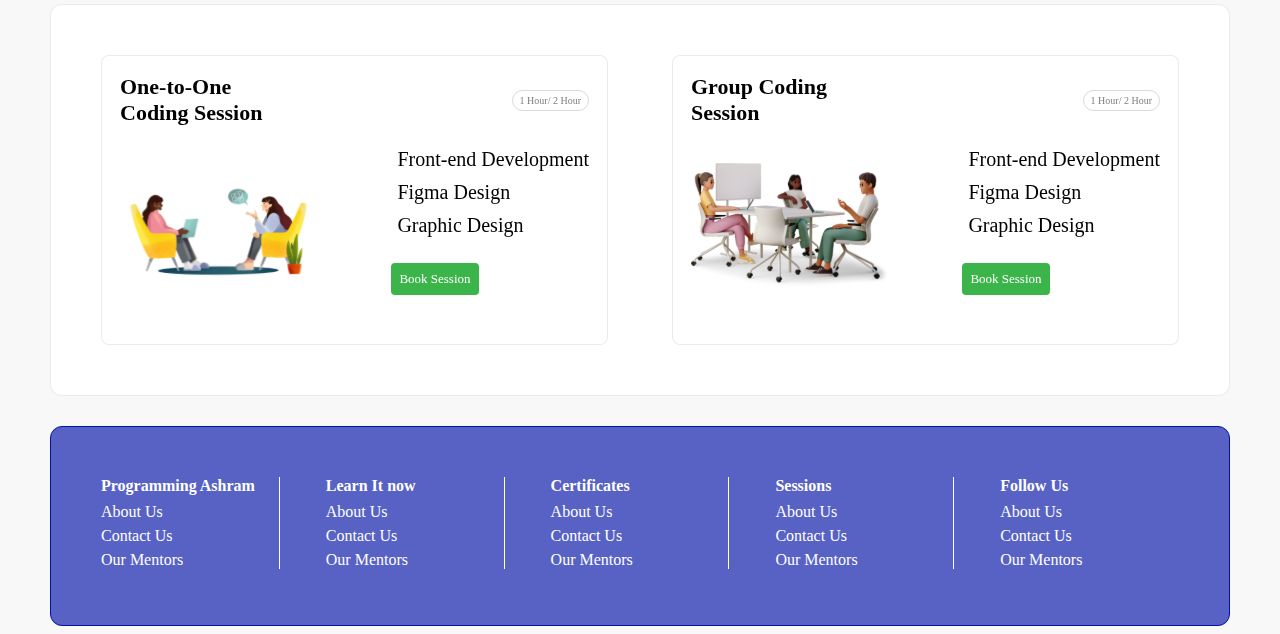
==== commit b550c58d: "aa" ====
--- a/index.html
+++ b/index.html
@@ -24,8 +24,11 @@
                 <div class="col-md-6">
                     <div class="menu-side">
                         <ul class="flex-item">
+                            <li class="active-page">
+                                <a href="index.html">Ashram</a>
+                            </li>
                             <li>
-                                <a href="#">Sessions</a>
+                                <a href="#" disabled>Sessions</a>
                             </li>
                             <li>
                                 <a href="practice.html">Practice</a>
--- a/assets/style.css
+++ b/assets/style.css
@@ -58,6 +58,8 @@
 header {
   background-color: white;
   padding: 6px;
+  position: sticky;
+  top: 0;
 }
 
 .menu-side ul {
@@ -186,6 +188,10 @@
   background-color: #bbb;
   margin: 0 5px;
   cursor: pointer;
+}
+
+.interview-slot .badges-outline {
+  font-size: 18px !important;
 }
 
 .carousel-control.active-1 {
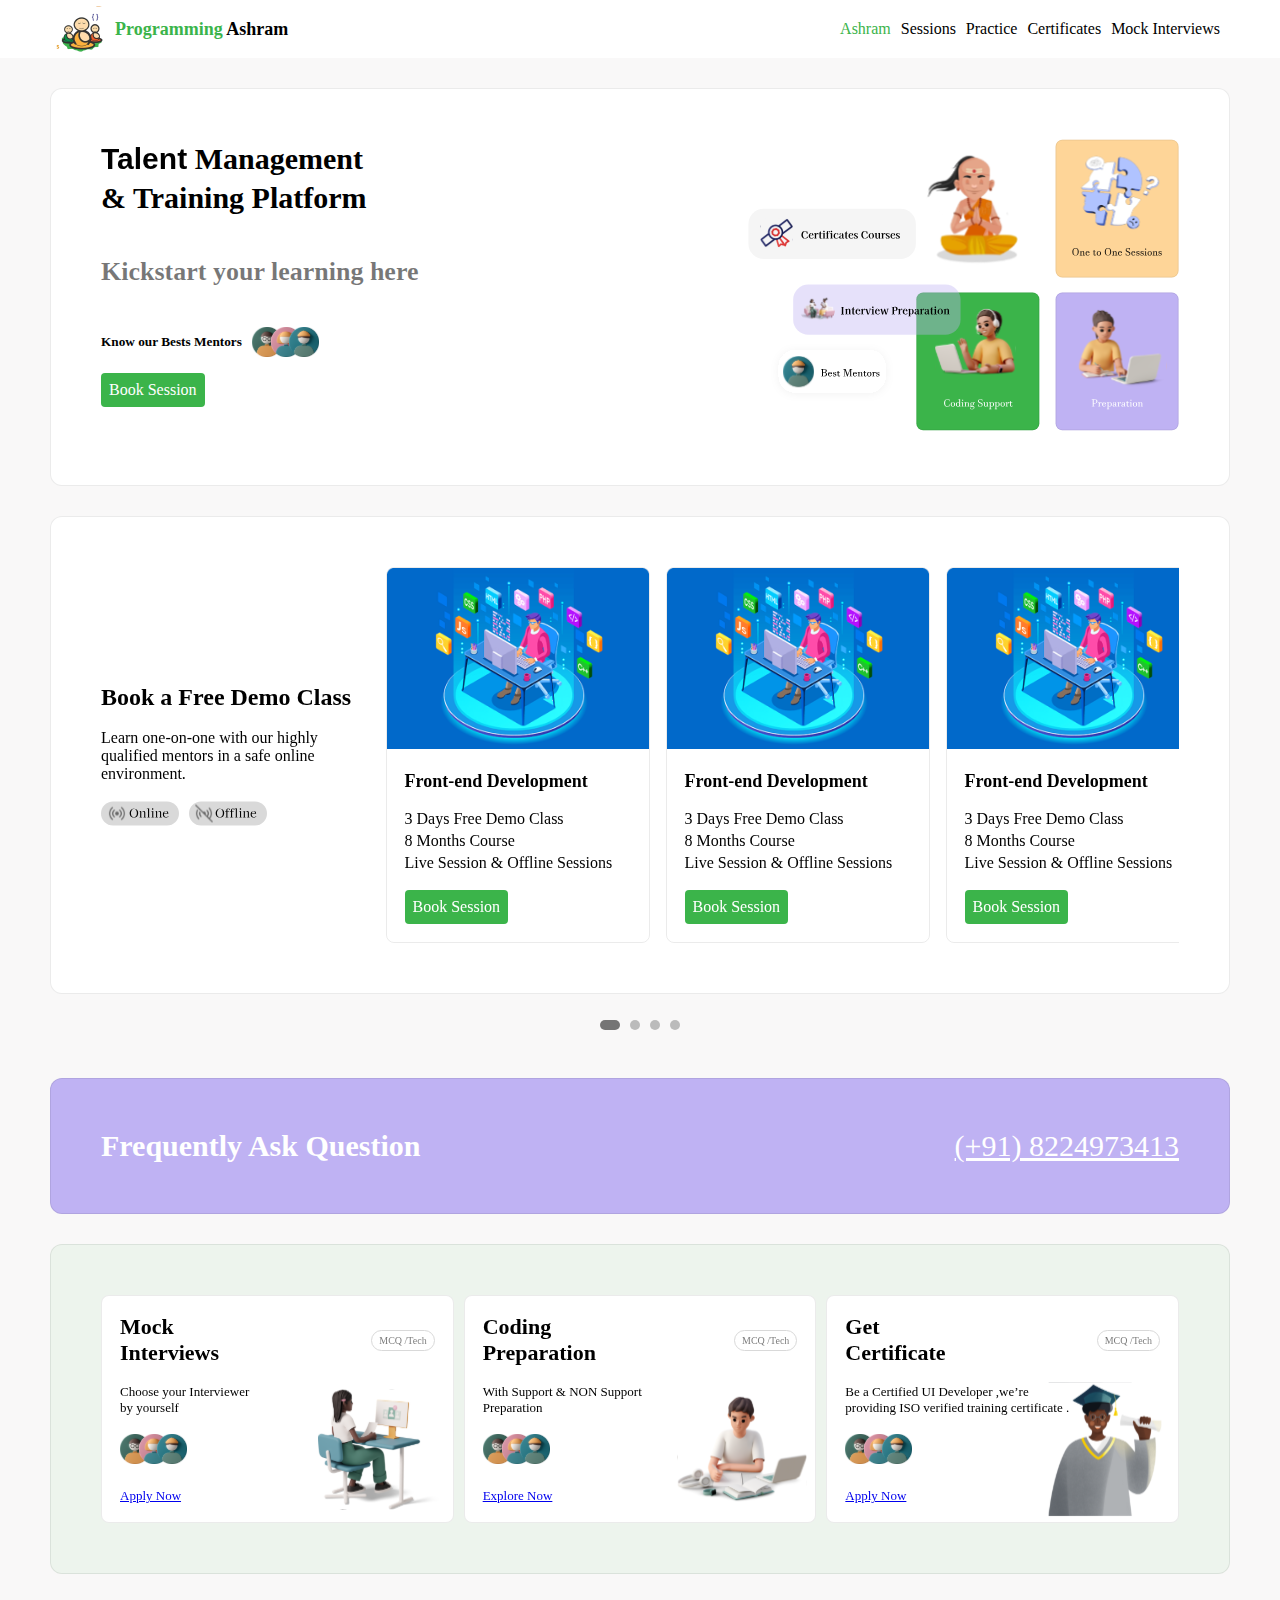
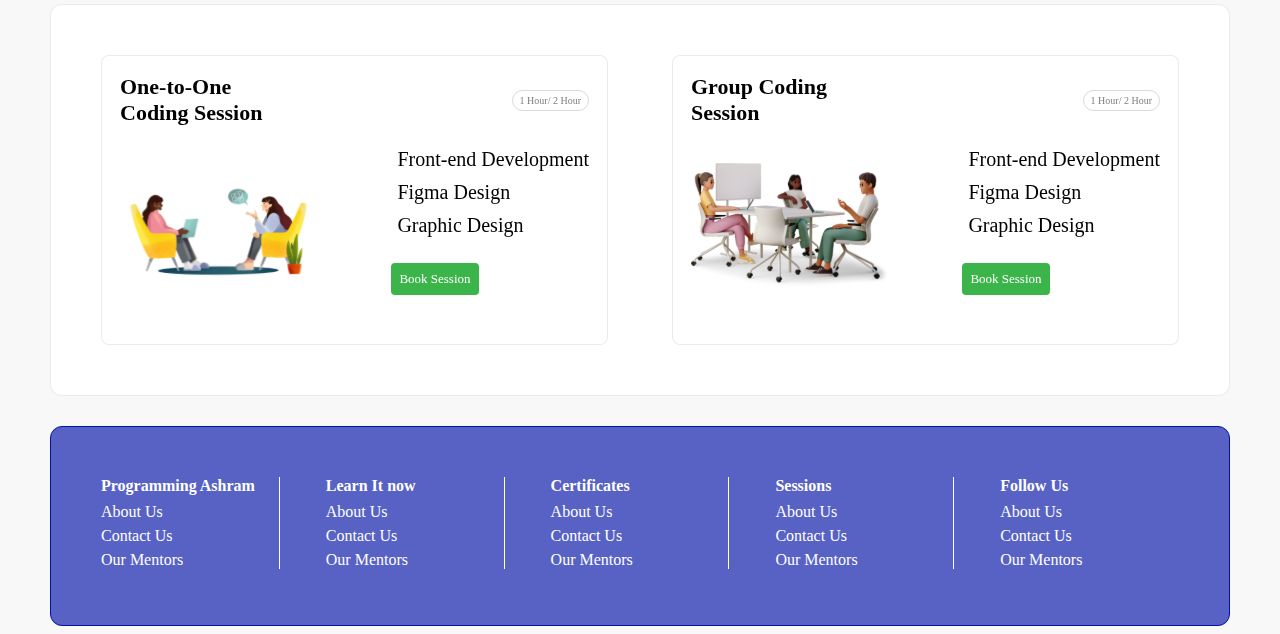
==== commit 930461b9: "ss" ====
--- a/index.html
+++ b/index.html
@@ -68,6 +68,9 @@
                     <div class="col-md-6">
                         <div class="img-overly">
                             <img src="./assets/images/main-side.svg" alt="">
+                            <div class="hero-img me-1 relative">
+                                <img src="https://programmingashram.in/assest/images/ring.svg" alt="" class="ring">
+                            </div>
                         </div>
                     </div>
                 </div>
--- a/assets/style.css
+++ b/assets/style.css
@@ -62,6 +62,28 @@
   top: 0;
 }
 
+.img-overly {
+  position: relative;
+}
+
+.ring {
+  animation: circle 5s infinite linear;
+  position: absolute;
+  top: -17px;
+  width: 160px !important;
+  left: 99px;
+  right: -19px;
+  margin: 0 auto;
+}
+
+@keyframes circle {
+  from {
+    transform: rotate(0deg);
+  }
+  to {
+    transform: rotate(180deg);
+  }
+}
 .menu-side ul {
   list-style: none;
   justify-content: end;
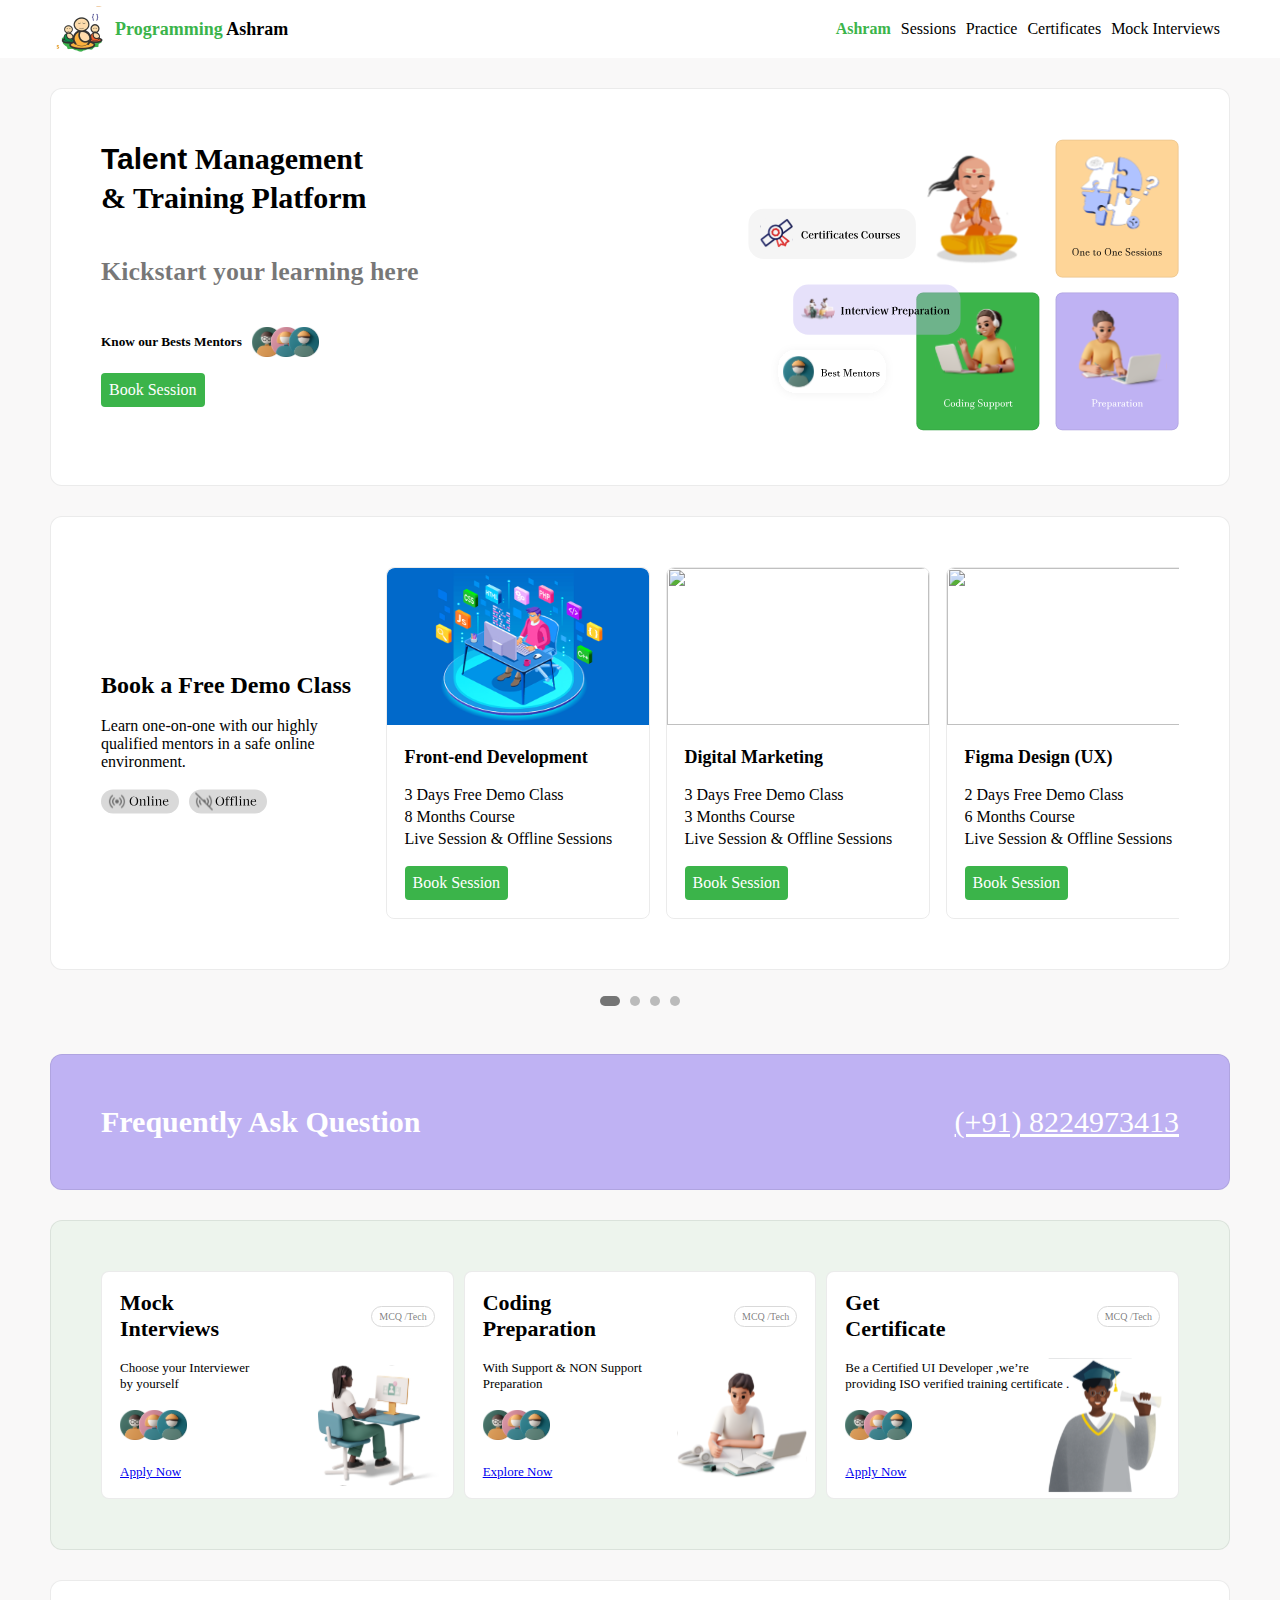
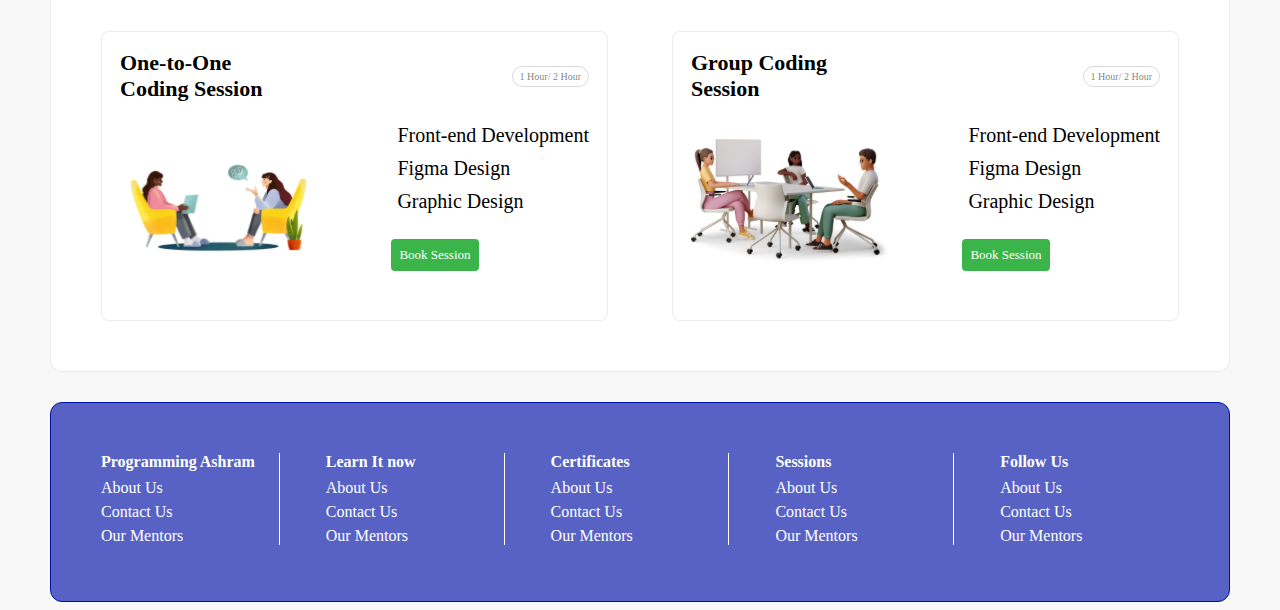
==== commit 6fd8646d: "ss" ====
--- a/index.html
+++ b/index.html
@@ -68,9 +68,6 @@
                     <div class="col-md-6">
                         <div class="img-overly">
                             <img src="./assets/images/main-side.svg" alt="">
-                            <div class="hero-img me-1 relative">
-                                <img src="https://programmingashram.in/assest/images/ring.svg" alt="" class="ring">
-                            </div>
                         </div>
                     </div>
                 </div>
@@ -123,16 +120,16 @@
                                     </div>
                                     <div class="course-card">
                                         <div class="card-img">
-                                            <img src="./assets/images/course1.png" alt="">
+                                            <img src="https://www.searchenginejournal.com/wp-content/uploads/2021/08/the-ultimate-guide-to-digital-marketing-61726311bf393-sej-1280x720.png" alt="">
                                         </div>
                                         <div class="card-details">
-                                            <h1>Front-end Development</h1>
+                                            <h1>Digital Marketing</h1>
                                             <ul>
                                                 <li>
                                                     3 Days Free Demo Class 
                                                 </li>
                                                 <li>
-                                                    8 Months  Course
+                                                    3 Months  Course
                                                 </li>
                                                 <li>
                                                     Live Session & Offline Sessions
@@ -143,16 +140,16 @@
                                     </div>
                                     <div class="course-card">
                                         <div class="card-img">
-                                            <img src="./assets/images/course1.png" alt="">
+                                            <img src="https://studio.uxpincdn.com/studio/wp-content/uploads/2022/09/Turn-Figma-Designs-into-Interactive-Prototypes.png" alt="">
                                         </div>
                                         <div class="card-details">
-                                            <h1>Front-end Development</h1>
+                                            <h1>Figma Design (UX)</h1>
                                             <ul>
                                                 <li>
-                                                    3 Days Free Demo Class 
-                                                </li>
-                                                <li>
-                                                    8 Months  Course
+                                                    2 Days Free Demo Class 
+                                                </li>
+                                                <li>
+                                                    6 Months  Course
                                                 </li>
                                                 <li>
                                                     Live Session & Offline Sessions
@@ -163,16 +160,16 @@
                                     </div>
                                     <div class="course-card">
                                         <div class="card-img">
-                                            <img src="./assets/images/course1.png" alt="">
+                                            <img src="https://cdn.movavi.io/large/0023/47/c3878bfe5c4424ffcf1e5f951329ef6b21186d8d.webp" alt="">
                                         </div>
                                         <div class="card-details">
-                                            <h1>Front-end Development</h1>
+                                            <h1>Video & Photo Editing</h1>
                                             <ul>
                                                 <li>
-                                                    3 Days Free Demo Class 
-                                                </li>
-                                                <li>
-                                                    8 Months  Course
+                                                    1 Days Free Demo Class 
+                                                </li>
+                                                <li>
+                                                    3 Months  Course
                                                 </li>
                                                 <li>
                                                     Live Session & Offline Sessions
@@ -183,10 +180,10 @@
                                     </div>
                                     <div class="course-card">
                                         <div class="card-img">
-                                            <img src="./assets/images/course1.png" alt="">
+                                            <img src="https://images.ctfassets.net/aq13lwl6616q/2w6RsKsVuc0IwHImyqx1TZ/030dff02ec89e35c72cfff4f66f0065e/Become_a_Backend_Developer.jpg" alt="">
                                         </div>
                                         <div class="card-details">
-                                            <h1>Front-end Development</h1>
+                                            <h1>Back-end Development</h1>
                                             <ul>
                                                 <li> 
                                                     3 Days Free Demo Class 
--- a/assets/style.css
+++ b/assets/style.css
@@ -58,8 +58,6 @@
 header {
   background-color: white;
   padding: 6px;
-  position: sticky;
-  top: 0;
 }
 
 .img-overly {
@@ -76,14 +74,6 @@
   margin: 0 auto;
 }
 
-@keyframes circle {
-  from {
-    transform: rotate(0deg);
-  }
-  to {
-    transform: rotate(180deg);
-  }
-}
 .menu-side ul {
   list-style: none;
   justify-content: end;
@@ -165,6 +155,9 @@
 }
 .course-card .card-img img {
   width: 262px;
+  height: 157px;
+  border-top-left-radius: 8px;
+  border-top-right-radius: 8px;
 }
 
 .card-details {
@@ -299,6 +292,7 @@
 
 .active-page a {
   color: #3BB44A !important;
+  font-weight: 700;
 }
 
 .blue-box {
